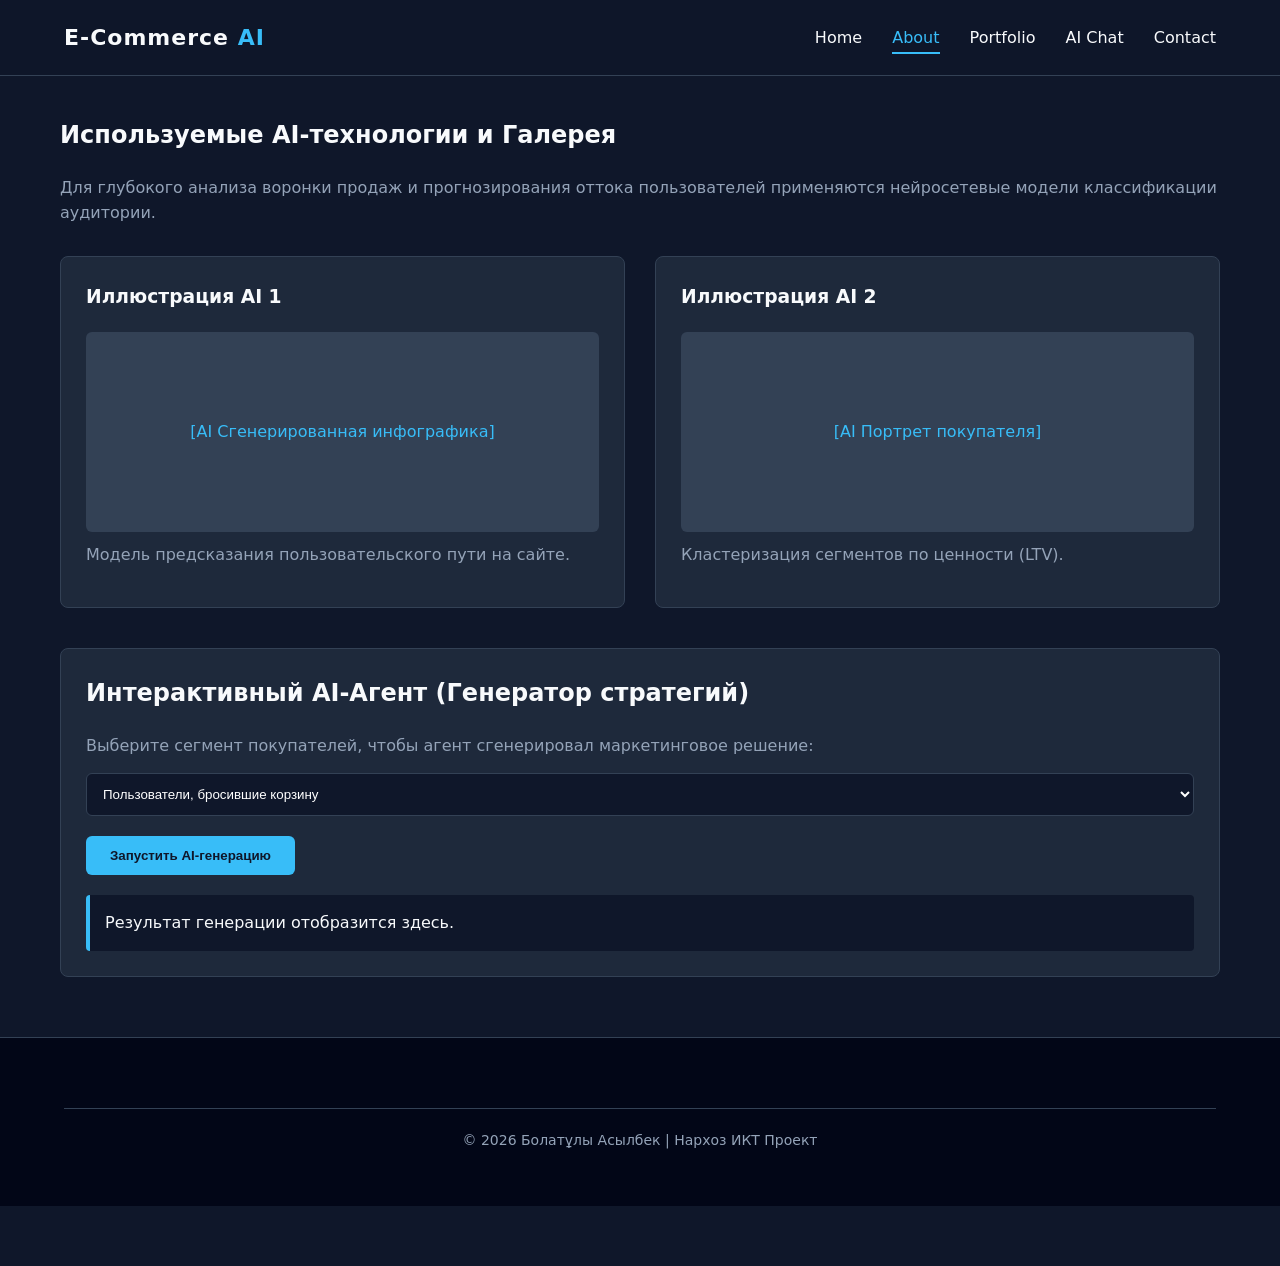
==== about.html @ 19e7f8c3 "Add files via upload" ====
<!DOCTYPE html>
<html lang="ru">
<head>
    <meta charset="UTF-8">
    <title>О методологии и AI инструменты</title>
    <link rel="stylesheet" href="style.css">
</head>
<body>
    <header class="site-header">
        <div class="logo">E-Commerce <span>AI</span></div>
        <nav class="nav-menu">
            <a href="index.html">Home</a>
            <a href="about.html" class="active">About</a>
            <a href="portfolio.html">Portfolio</a>
            <a href="interactive.html">AI Chat</a>
            <a href="contact.html">Contact</a>
        </nav>
    </header>

    <main class="container">
        <h2>Используемые AI-технологии и Галерея</h2>
        <p>Для глубокого анализа воронки продаж и прогнозирования оттока пользователей применяются нейросетевые модели классификации аудитории.</p>
        
        <div class="grid">
            <div class="card">
                <h3>Иллюстрация AI 1</h3>
                <div style="background:#334155; height:200px; display:flex; justify-content:center; align-items:center; border-radius:6px; color:var(--accent-color)">
                    [AI Сгенерированная инфографика]
                </div>
                <p style="margin-top:10px;">Модель предсказания пользовательского пути на сайте.</p>
            </div>
            <div class="card">
                <h3>Иллюстрация AI 2</h3>
                <div style="background:#334155; height:200px; display:flex; justify-content:center; align-items:center; border-radius:6px; color:var(--accent-color)">
                    [AI Портрет покупателя]
                </div>
                <p style="margin-top:10px;">Кластеризация сегментов по ценности (LTV).</p>
            </div>
        </div>

        <section class="card" style="margin-top:40px;">
            <h2>Интерактивный AI-Агент (Генератор стратегий)</h2>
            <p>Выберите сегмент покупателей, чтобы агент сгенерировал маркетинговое решение:</p>
            <div class="form-group">
                <select id="segmentSelect" style="width:100%; padding:12px; background:var(--bg-color); color:#fff; border:1px solid var(--border-color); border-radius:6px;">
                    <option value="cart">Пользователи, бросившие корзину</option>
                    <option value="loyal">Постоянные VIP-клиенты</option>
                    <option value="newbie">Новые посетители без покупок</option>
                </select>
            </div>
            <button id="generateStrategy" class="btn">Запустить AI-генерацию</button>
            <div id="aiAgentOutput" style="margin-top:20px; padding:15px; background:#0f172a; border-left:4px solid var(--accent-color); border-radius:4px;">
                Результат генерации отобразится здесь.
            </div>
        </section>
    </main>

    <footer class="site-footer">
        <div class="footer-bottom"><p>&copy; 2026 Болатұлы Асылбек | Нархоз ИКТ Проект</p></div>
    </footer>
    <button id="backToTop">↑</button>
    <script src="script.js"></script>
</body>
</html>
---- style.css ----
/* Базовые настройки и палитра */
:root {
    --bg-color: #0f172a;
    --card-bg: #1e293b;
    --text-color: #f8fafc;
    --text-muted: #94a3b8;
    --accent-color: #38bdf8;
    --accent-hover: #0ea5e9;
    --border-color: #334155;
}

* {
    box-sizing: border-box;
    margin: 0;
    padding: 0;
}

body {
    font-family: 'Segoe UI', system-ui, sans-serif;
    background-color: var(--bg-color);
    color: var(--text-color);
    line-height: 1.6;
    padding-bottom: 60px;
}

/* Хедер (Шапка сайта) */
.site-header {
    display: flex;
    justify-content: space-between;
    align-items: center;
    padding: 20px 5%;
    background-color: rgba(15, 23, 42, 0.95);
    backdrop-filter: blur(10px);
    position: sticky;
    top: 0;
    z-index: 1000;
    border-bottom: 1px solid var(--border-color);
}

.logo {
    font-size: 22px;
    font-weight: 700;
    letter-spacing: 1px;
}

.logo span {
    color: var(--accent-color);
}

.nav-menu a {
    color: var(--text-color);
    text-decoration: none;
    margin-left: 25px;
    font-weight: 500;
    padding: 5px 0;
    transition: color 0.3s, border-color 0.3s;
    border-bottom: 2px solid transparent;
}

.nav-menu a:hover, .nav-menu a.active {
    color: var(--accent-color);
    border-bottom: 2px solid var(--accent-color);
}

/* Контейнеры контента */
.container {
    max-width: 1200px;
    margin: 40px auto;
    padding: 0 20px;
}

h1, h2, h3 {
    margin-bottom: 20px;
    font-weight: 600;
}

p {
    margin-bottom: 15px;
    color: var(--text-muted);
}

/* Секция Hero (Баннер) */
.hero {
    text-align: center;
    padding: 80px 20px;
    background: linear-gradient(135deg, #1e1b4b 0%, #0f172a 100%);
    border-radius: 12px;
    margin-bottom: 40px;
    border: 1px solid var(--border-color);
}

.hero h1 {
    font-size: 42px;
    color: #fff;
}

.btn {
    display: inline-block;
    background-color: var(--accent-color);
    color: #0f172a;
    padding: 12px 24px;
    border-radius: 6px;
    text-decoration: none;
    font-weight: 600;
    transition: background 0.3s, transform 0.2s;
    border: none;
    cursor: pointer;
}

.btn:hover {
    background-color: var(--accent-hover);
    transform: translateY(-2px);
}

/* Сетка для карточек и AI-элементов */
.grid {
    display: grid;
    grid-template-columns: repeat(auto-fit, minmax(300px, 1fr));
    gap: 30px;
    margin-top: 30px;
}

.card {
    background-color: var(--card-bg);
    padding: 25px;
    border-radius: 8px;
    border: 1px solid var(--border-color);
}

/* Плеер и медиа */
.media-box {
    background: #020617;
    padding: 20px;
    border-radius: 8px;
    text-align: center;
    border: 1px solid var(--border-color);
}

.mock-video {
    width: 100%;
    max-width: 600px;
    height: 340px;
    background: #1e293b;
    margin: 0 auto 20px;
    display: flex;
    justify-content: center;
    align-items: center;
    border-radius: 6px;
    border: 2px dashed var(--accent-color);
}

.audio-controls {
    margin-top: 15px;
    display: flex;
    justify-content: center;
    gap: 10px;
}

/* Динамическая таблица */
.table-container {
    overflow-x: auto;
}

.dynamic-table {
    width: 100%;
    border-collapse: collapse;
    margin-top: 20px;
    background-color: var(--card-bg);
    border-radius: 8px;
    overflow: hidden;
}

.dynamic-table th, .dynamic-table td {
    padding: 15px;
    text-align: left;
    border-bottom: 1px solid var(--border-color);
}

.dynamic-table th {
    background-color: #111827;
    cursor: pointer;
    user-select: none;
}

.dynamic-table th:hover {
    color: var(--accent-color);
}

/* Чат-бот и AI-Агент */
.chat-window {
    background-color: var(--card-bg);
    border: 1px solid var(--border-color);
    border-radius: 8px;
    height: 400px;
    display: flex;
    flex-direction: column;
}

.chat-messages {
    flex: 1;
    padding: 20px;
    overflow-y: auto;
    border-bottom: 1px solid var(--border-color);
}

.chat-input-area {
    display: flex;
    padding: 10px;
}

.chat-input-area input {
    flex: 1;
    background-color: #0f172a;
    border: 1px solid var(--border-color);
    color: #fff;
    padding: 12px;
    border-radius: 6px;
    outline: none;
}

.chat-input-area button {
    margin-left: 10px;
}

/* Формы */
.form-group {
    margin-bottom: 20px;
}

.form-group label {
    display: block;
    margin-bottom: 8px;
}

.form-group input, .form-group textarea {
    width: 100%;
    padding: 12px;
    background-color: var(--card-bg);
    border: 1px solid var(--border-color);
    color: #fff;
    border-radius: 6px;
}

/* Футер (Подвал сайта) */
.site-footer {
    background-color: #020617;
    padding: 40px 5%;
    margin-top: 60px;
    border-top: 1px solid var(--border-color);
    font-size: 14px;
}

.footer-content {
    display: flex;
    justify-content: space-between;
    flex-wrap: wrap;
    gap: 30px;
}

.footer-section h4 {
    color: #fff;
    margin-bottom: 15px;
}

.footer-bottom {
    text-align: center;
    margin-top: 30px;
    padding-top: 20px;
    border-top: 1px solid var(--border-color);
    color: var(--text-muted);
}

/* Кнопка наверх */
#backToTop {
    position: fixed;
    bottom: 30px;
    right: 30px;
    width: 45px;
    height: 45px;
    background-color: var(--accent-color);
    color: #0f172a;
    border: none;
    border-radius: 50%;
    font-size: 20px;
    font-weight: bold;
    cursor: pointer;
    display: none;
    align-items: center;
    justify-content: center;
    z-index: 99;
}
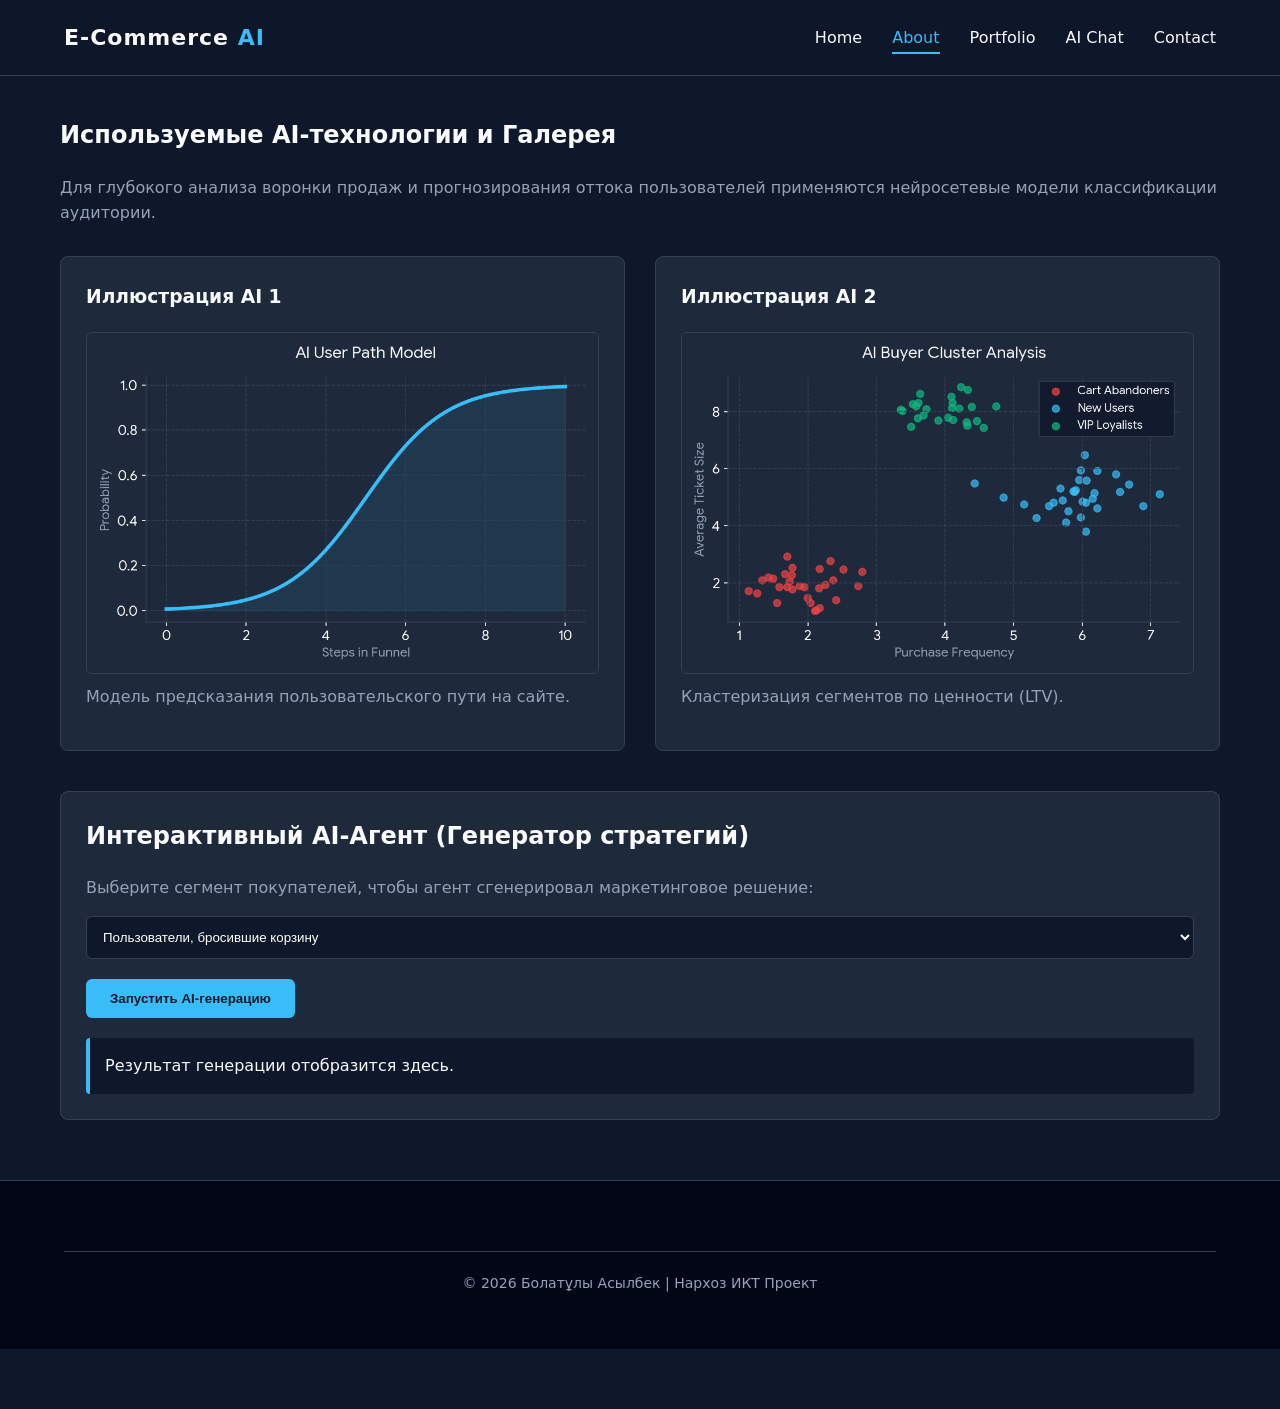
==== commit 6ccefd4b: "Update about.html" ====
--- a/about.html
+++ b/about.html
@@ -24,16 +24,12 @@
         <div class="grid">
             <div class="card">
                 <h3>Иллюстрация AI 1</h3>
-                <div style="background:#334155; height:200px; display:flex; justify-content:center; align-items:center; border-radius:6px; color:var(--accent-color)">
-                    [AI Сгенерированная инфографика]
-                </div>
+                <img src="AIUser.png" alt="Модель пути пользователя" style="width:100%; height:auto; border-radius:6px; border: 1px solid var(--border-color); display:block;">
                 <p style="margin-top:10px;">Модель предсказания пользовательского пути на сайте.</p>
             </div>
             <div class="card">
                 <h3>Иллюстрация AI 2</h3>
-                <div style="background:#334155; height:200px; display:flex; justify-content:center; align-items:center; border-radius:6px; color:var(--accent-color)">
-                    [AI Портрет покупателя]
-                </div>
+                <img src="AIBuyer.png" alt="Кластеризация покупателей" style="width:100%; height:auto; border-radius:6px; border: 1px solid var(--border-color); display:block;">
                 <p style="margin-top:10px;">Кластеризация сегментов по ценности (LTV).</p>
             </div>
         </div>
@@ -61,4 +57,4 @@
     <button id="backToTop">↑</button>
     <script src="script.js"></script>
 </body>
-</html>+</html>
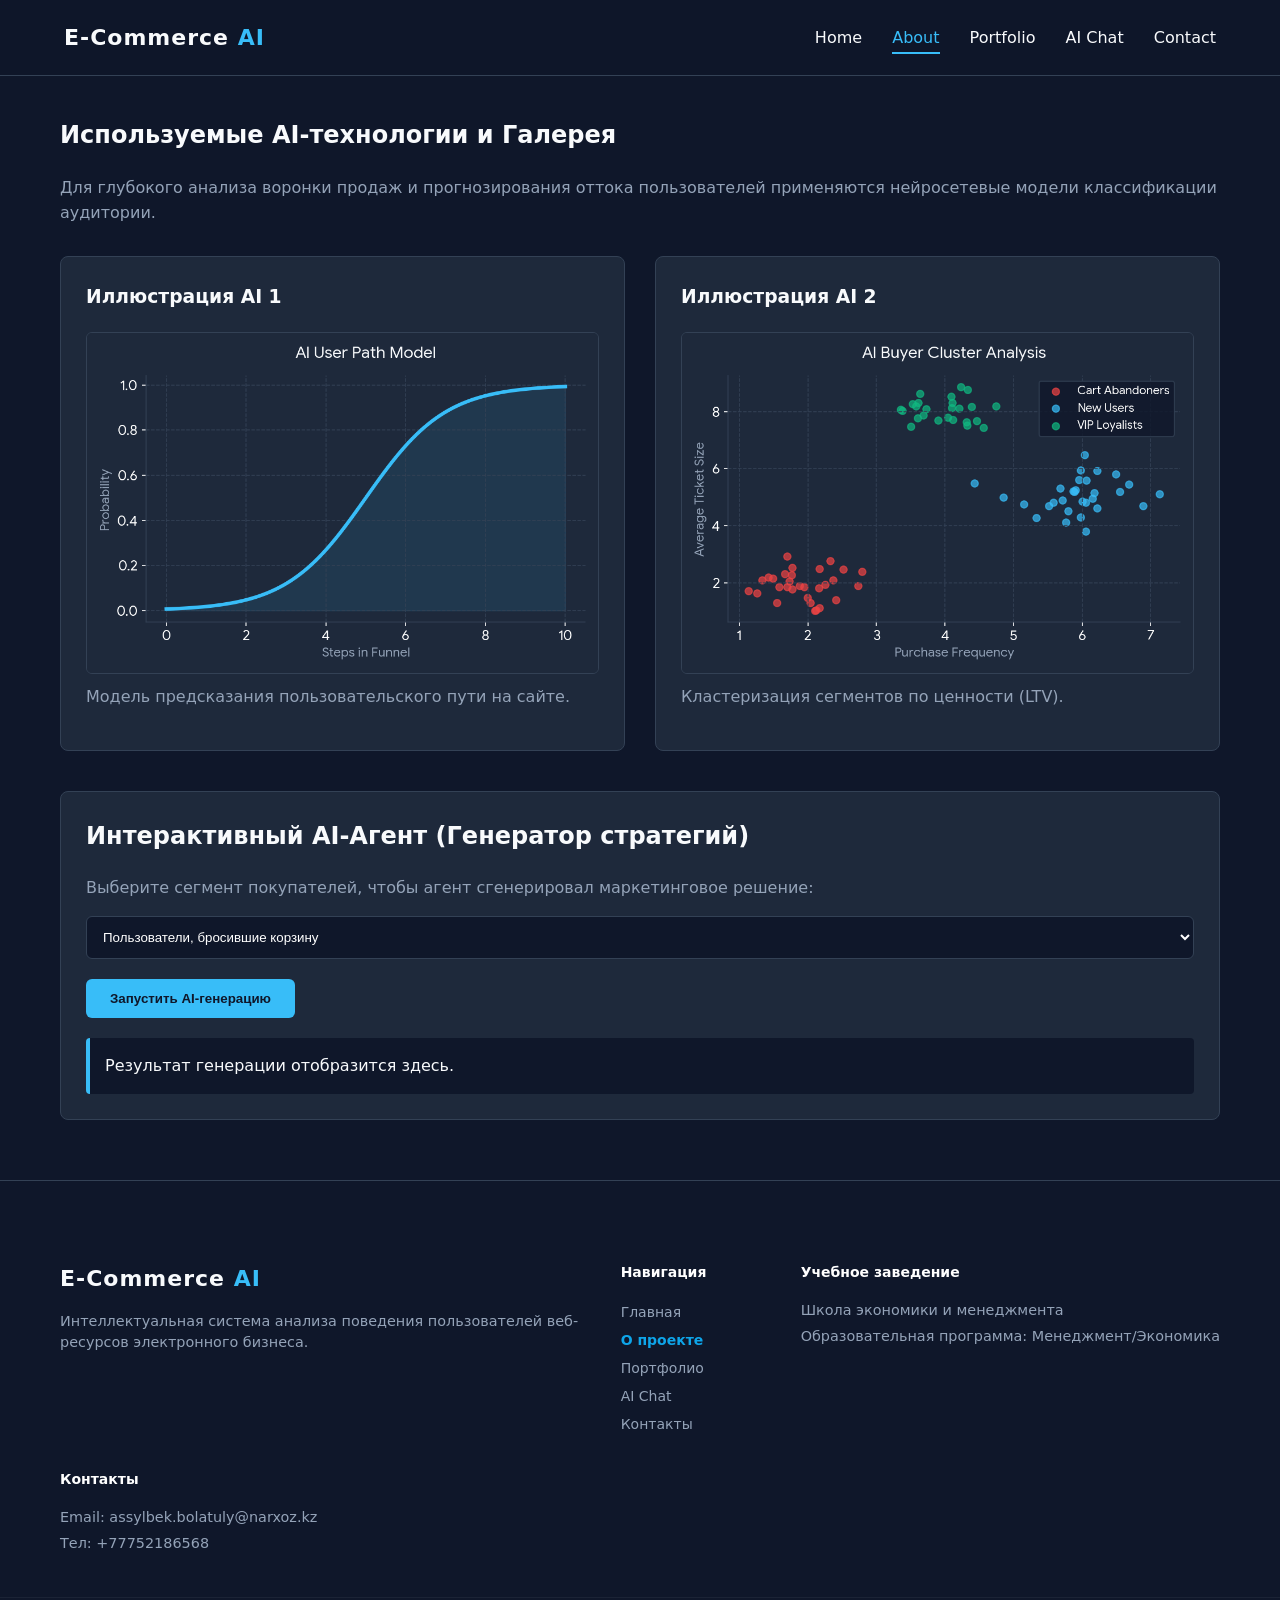
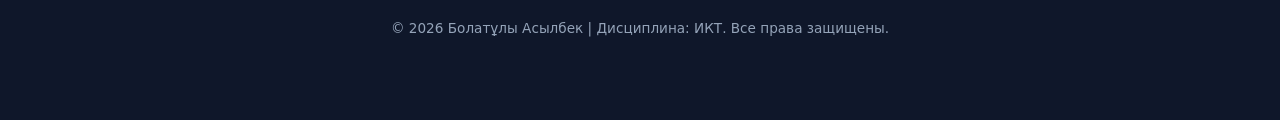
==== commit a2ec7231: "Update about.html" ====
--- a/about.html
+++ b/about.html
@@ -2,6 +2,7 @@
 <html lang="ru">
 <head>
     <meta charset="UTF-8">
+    <meta name="viewport" content="width=device-width, initial-scale=1.0">
     <title>О методологии и AI инструменты</title>
     <link rel="stylesheet" href="style.css">
 </head>
@@ -51,9 +52,42 @@
         </section>
     </main>
 
-    <footer class="site-footer">
-        <div class="footer-bottom"><p>&copy; 2026 Болатұлы Асылбек | Нархоз ИКТ Проект</p></div>
+    <footer class="site-footer" style="background: #0f172a; border-top: 1px solid var(--border-color); margin-top: 60px; padding: 40px 0 20px 0;">
+        <div class="container" style="display: flex; flex-wrap: wrap; gap: 30px; justify-content: space-between; max-width: 1200px; margin-left: auto; margin-right: auto; padding: 0 20px;">
+            <div style="flex: 1; min-width: 250px;">
+                <div class="logo" style="margin-bottom: 15px;">E-Commerce <span>AI</span></div>
+                <p style="color: #94a3b8; font-size: 0.9rem; line-height: 1.5; margin: 0;">Интеллектуальная система анализа поведения пользователей веб-ресурсов электронного бизнеса.</p>
+            </div>
+            <div style="min-width: 150px;">
+                <h4 style="color: #fff; margin-top: 0; margin-bottom: 15px;">Навигация</h4>
+                <ul style="list-style: none; padding: 0; margin: 0; line-height: 2;">
+                    <li><a href="index.html" style="color: #94a3b8; text-decoration: none;">Главная</a></li>
+                    <li><a href="about.html" style="color: #0ea5e9; text-decoration: none; font-weight: bold;">О проекте</a></li>
+                    <li><a href="portfolio.html" style="color: #94a3b8; text-decoration: none;">Портфолио</a></li>
+                    <li><a href="interactive.html" style="color: #94a3b8; text-decoration: none;">AI Chat</a></li>
+                    <li><a href="contact.html" style="color: #94a3b8; text-decoration: none;">Контакты</a></li>
+                </ul>
+            </div>
+            <div style="min-width: 200px;">
+                <h4 style="color: #fff; margin-top: 0; margin-bottom: 15px;">Учебное заведение</h4>
+                <p style="color: #94a3b8; margin: 0; font-size: 0.9rem; line-height: 1.8;">
+                    Школа экономики и менеджмента<br>
+                    Образовательная программа: Менеджмент/Экономика
+                </p>
+            </div>
+            <div style="min-width: 200px;">
+                <h4 style="color: #fff; margin-top: 0; margin-bottom: 15px;">Контакты</h4>
+                <p style="color: #94a3b8; margin: 0; font-size: 0.9rem; line-height: 1.8;">
+                    Email: assylbek.bolatuly@narxoz.kz<br>
+                    Тел: +77752186568
+                </p>
+            </div>
+        </div>
+        <div style="border-top: 1px solid rgba(255,255,255,0.05); padding-top: 20px; text-align: center; margin-top: 30px;">
+            <p style="color: #94a3b8; font-size: 0.85rem; margin: 0;">&copy; 2026 Болатұлы Асылбек | Дисциплина: ИКТ. Все права защищены.</p>
+        </div>
     </footer>
+
     <button id="backToTop">↑</button>
     <script src="script.js"></script>
 </body>
